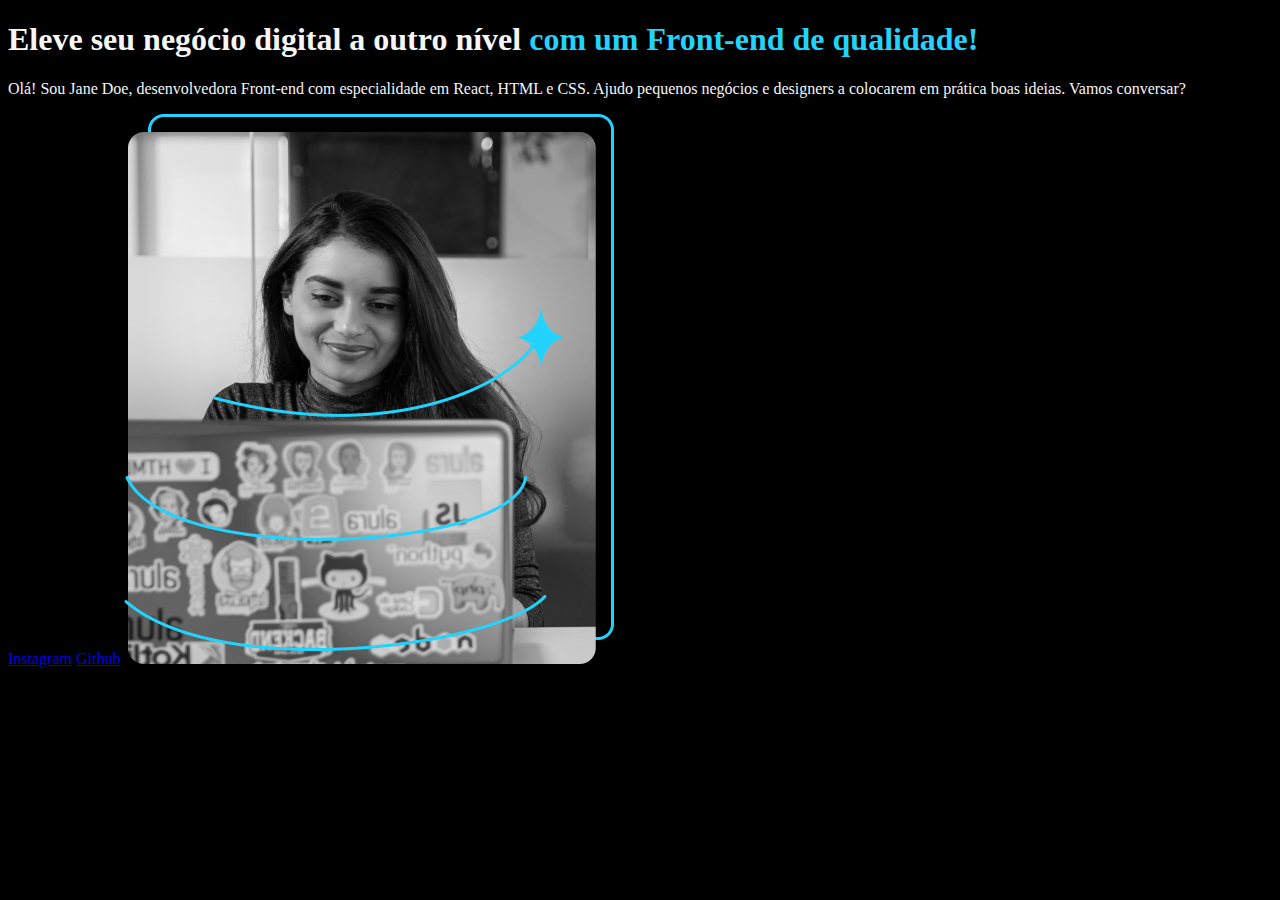
==== curso_1/1/index.html @ 1398556c "curso 1" ====
<!DOCTYPE html>
<html lang="pt-br">
<head>
    <meta charset="UTF-8">
    <meta name="viewport" content="width=device-width, initial-scale=1.0">
    <title>Portfolio</title>
    <link rel="stylesheet" href="style.css">
</head>
<body>
    <header></header>
    <main>
        <h1>Eleve seu negócio digital a outro nível <strong>com um Front-end de qualidade!</strong></h1>
        <p>Olá! Sou Jane Doe, desenvolvedora Front-end com especialidade em React, HTML e CSS. 
            Ajudo pequenos negócios e designers a colocarem em prática boas ideias. Vamos conversar?</p>
        <a href="https://instagram.com/alfredodiani">Instagram</a>
        <a href="https://github.com/alfredodiani">Github</a>
        <img src="Imagem.png" alt="Foto de uma desenvolvedora programando">
    </main>
    <footer></footer>
</body>
</html>
---- curso_1/1/style.css ----
body {
    background-color: black;
    color: #F6F6F6;
}

strong {
    color: #22D4FD;
}
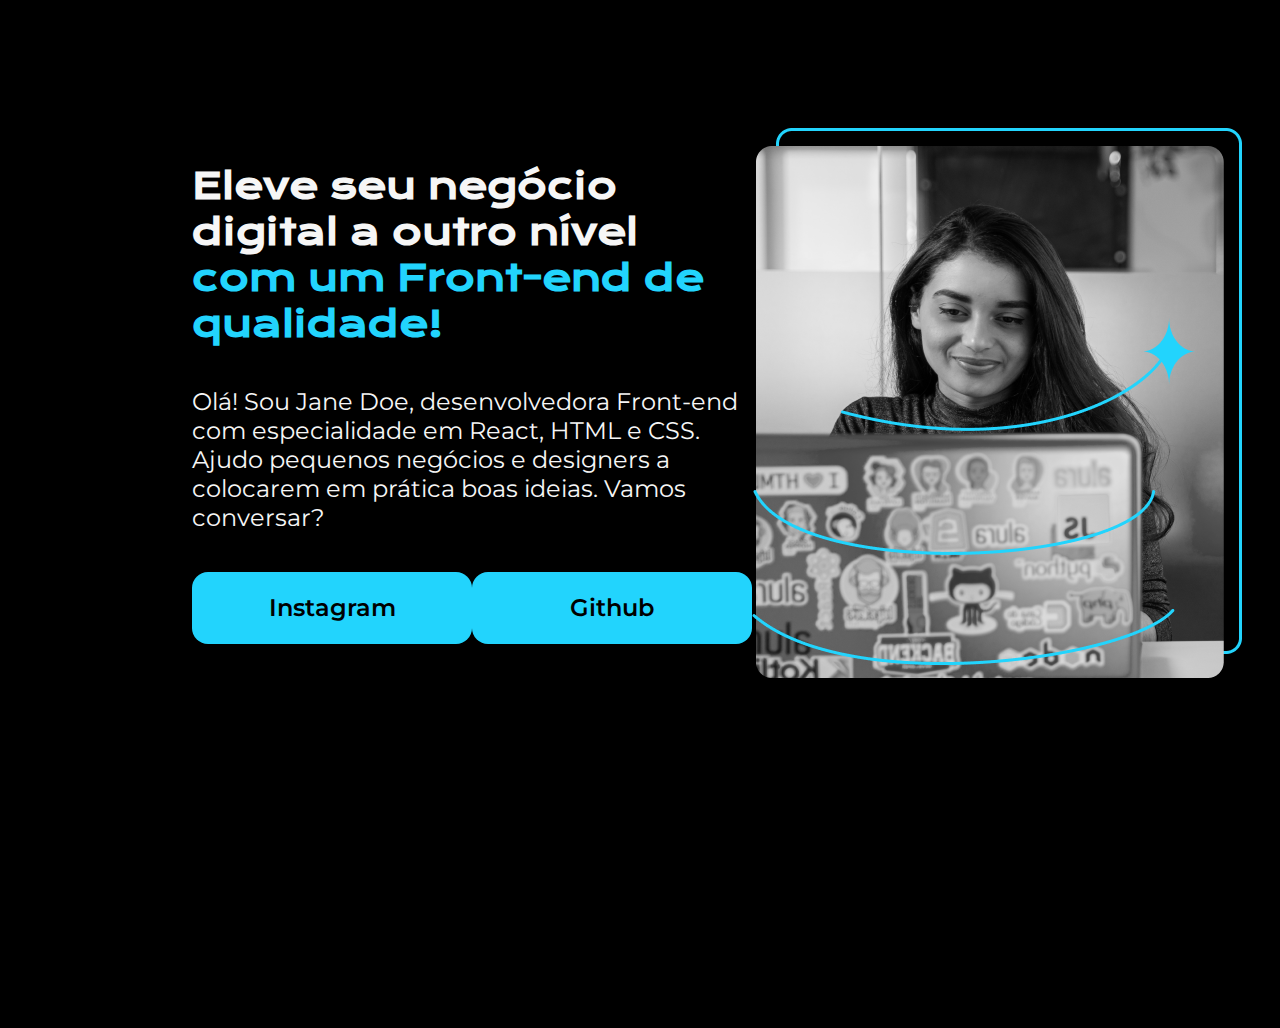
==== commit 0ab9980a: "curso 2" ====
--- a/curso_1/1/index.html
+++ b/curso_1/1/index.html
@@ -8,12 +8,17 @@
 </head>
 <body>
     <header></header>
-    <main>
-        <h1>Eleve seu negócio digital a outro nível <strong>com um Front-end de qualidade!</strong></h1>
-        <p>Olá! Sou Jane Doe, desenvolvedora Front-end com especialidade em React, HTML e CSS. 
-            Ajudo pequenos negócios e designers a colocarem em prática boas ideias. Vamos conversar?</p>
-        <a href="https://instagram.com/alfredodiani">Instagram</a>
-        <a href="https://github.com/alfredodiani">Github</a>
+    <main  class="apresentacao">
+        <section class="apresentacao__conteudo">
+            <h1 class="apresentacao__conteudo__titulo">Eleve seu negócio digital a outro nível <strong class="titulo-destaque">com um Front-end de qualidade!</strong></h1>
+            <p class="apresentacao__conteudo__texto">Olá! Sou Jane Doe, desenvolvedora Front-end com especialidade em React, HTML e CSS. 
+                Ajudo pequenos negócios e designers a colocarem em prática boas ideias. Vamos conversar?
+            </p>
+            <div class="apresentacao__links">
+                <a class="apresentacao__links_link" href="https://instagram.com/alfredodiani" target="_blank">Instagram</a>
+                <a class="apresentacao__links_link" href="https://github.com/alfredodiani" target="_blank">Github</a>
+            </div>
+        </section>
         <img src="Imagem.png" alt="Foto de uma desenvolvedora programando">
     </main>
     <footer></footer>
--- a/curso_1/1/style.css
+++ b/curso_1/1/style.css
@@ -1,8 +1,59 @@
+@import url('https://fonts.googleapis.com/css2?family=Krona+One&family=Montserrat:wght@400;600&display=swap');
+
+* {
+    margin: 0;
+    padding: 0;
+}
+
 body {
+    height: 100vh;
+    box-sizing: border-box;
     background-color: black;
     color: #F6F6F6;
 }
 
-strong {
+.titulo-destaque {
     color: #22D4FD;
+}
+
+.apresentacao {
+    margin: 10% 15%;
+    display: flex;
+    align-items: center;
+    justify-content: space-between;
+}
+
+.apresentacao__conteudo {
+    width: 615px;
+    display: flex;
+    flex-direction: column;
+    gap: 40px;
+}
+
+.apresentacao__conteudo__titulo {
+    font-size: 36px;
+    font-family: 'Krona One', sans-serif;
+}
+
+.apresentacao__conteudo__texto {
+    font-size: 24px;
+    font-family: 'Montserrat', sans-serif;
+}
+
+.apresentacao__links {
+    display: flex;
+    justify-content: space-between;
+}
+
+.apresentacao__links_link {
+    background-color: #22D4FD;
+    width: 280px;
+    text-align: center;
+    border-radius: 16px;
+    font-size: 24px;
+    font-family: 'Montserrat', sans-serif;
+    font-weight: 600;
+    padding: 21.5px 0px;
+    text-decoration: none;
+    color: #000000;
 }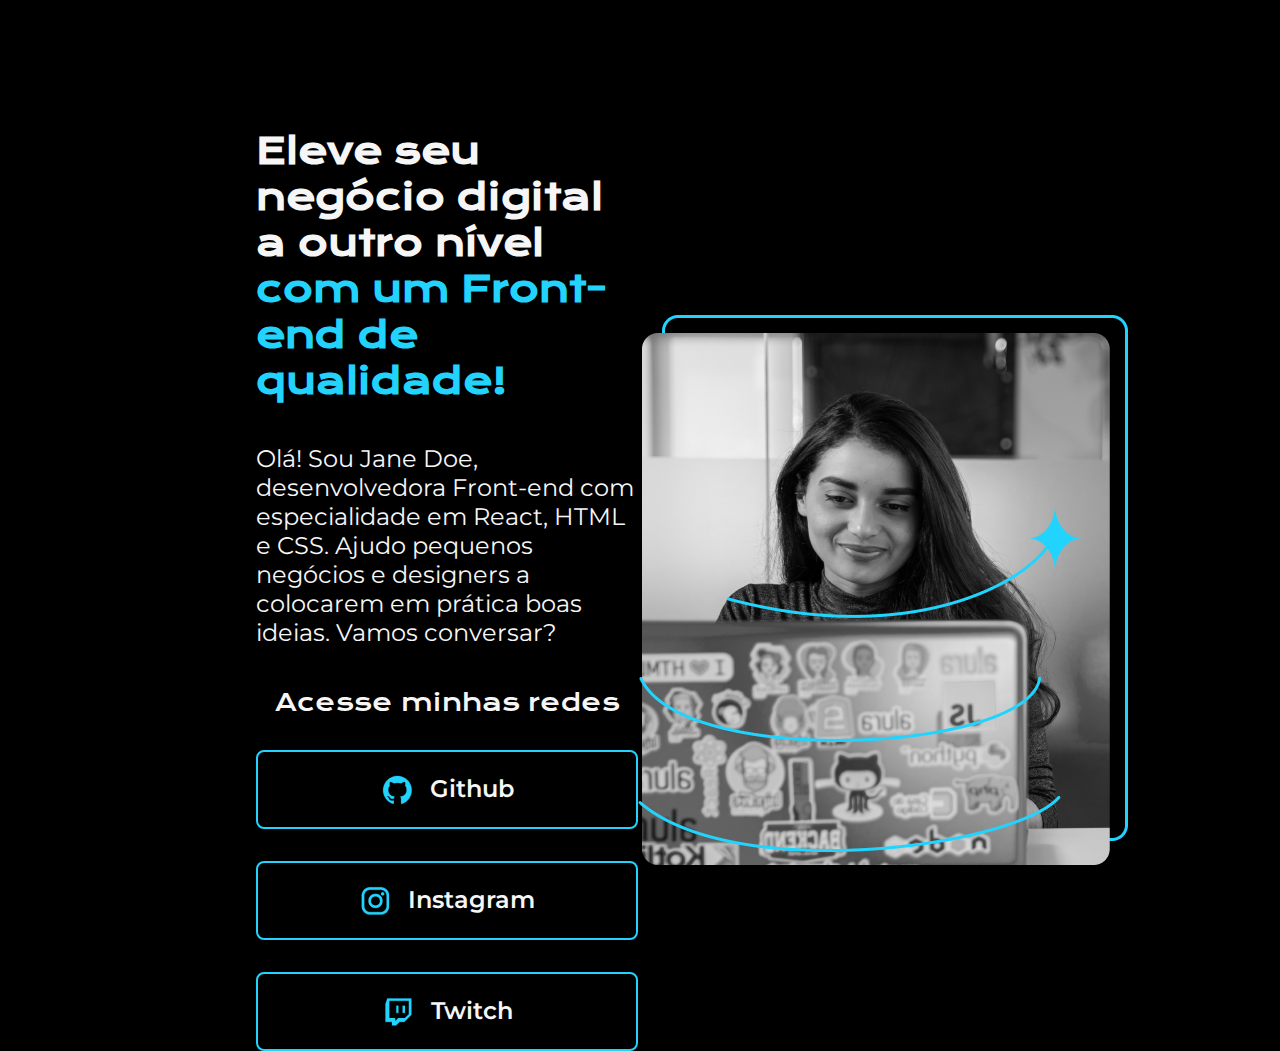
==== commit 148c9b75: "curso 3 - parte 1 e 2" ====
--- a/curso_1/1/index.html
+++ b/curso_1/1/index.html
@@ -15,11 +15,22 @@
                 Ajudo pequenos negócios e designers a colocarem em prática boas ideias. Vamos conversar?
             </p>
             <div class="apresentacao__links">
-                <a class="apresentacao__links_link" href="https://instagram.com/alfredodiani" target="_blank">Instagram</a>
-                <a class="apresentacao__links_link" href="https://github.com/alfredodiani" target="_blank">Github</a>
+                <h2 class="apresentacao__links__subtitulo">Acesse minhas redes</h2>
+                <a class="apresentacao__links__link" href="https://github.com/alfredodiani" target="_blank">
+                    <img src="./assets/github.png">
+                    Github
+                </a>
+                <a class="apresentacao__links__link" href="https://instagram.com/alfredodiani" target="_blank">
+                    <img src="./assets/instagram.png">
+                    Instagram
+                </a>
+                <a class="apresentacao__links__link" href="https://twitch.tv/shadowmantis_" target="_blank">
+                    <img src="./assets/twitch.png">
+                    Twitch
+                </a>
             </div>
         </section>
-        <img src="Imagem.png" alt="Foto de uma desenvolvedora programando">
+        <img src="./assets/Imagem.png" alt="Foto de uma desenvolvedora programando">
     </main>
     <footer></footer>
 </body>
--- a/curso_1/1/style.css
+++ b/curso_1/1/style.css
@@ -17,7 +17,7 @@
 }
 
 .apresentacao {
-    margin: 10% 15%;
+    margin: 10% 20%;
     display: flex;
     align-items: center;
     justify-content: space-between;
@@ -42,18 +42,36 @@
 
 .apresentacao__links {
     display: flex;
+    flex-direction: column;
     justify-content: space-between;
+    align-items: center;
+    gap: 32px;
 }
 
-.apresentacao__links_link {
-    background-color: #22D4FD;
-    width: 280px;
+.apresentacao__links__link {
+    /* background-color: #22D4FD; */
+    display: flex;
+    justify-content: center;
+    gap: 16px;
+    width: 378px;
     text-align: center;
-    border-radius: 16px;
+    border: 2px solid #22D4FD;
+    border-radius: 8px;
     font-size: 24px;
     font-family: 'Montserrat', sans-serif;
     font-weight: 600;
     padding: 21.5px 0px;
     text-decoration: none;
-    color: #000000;
+    color: #F6F6F6;
+}
+
+.apresentacao__links__link:hover {
+    background-color: #272727;
+}
+
+.apresentacao__links__subtitulo {
+    font-family: 'Krona One', sans-serif;
+    font-weight: 400;
+    font-size: 24px;
+
 }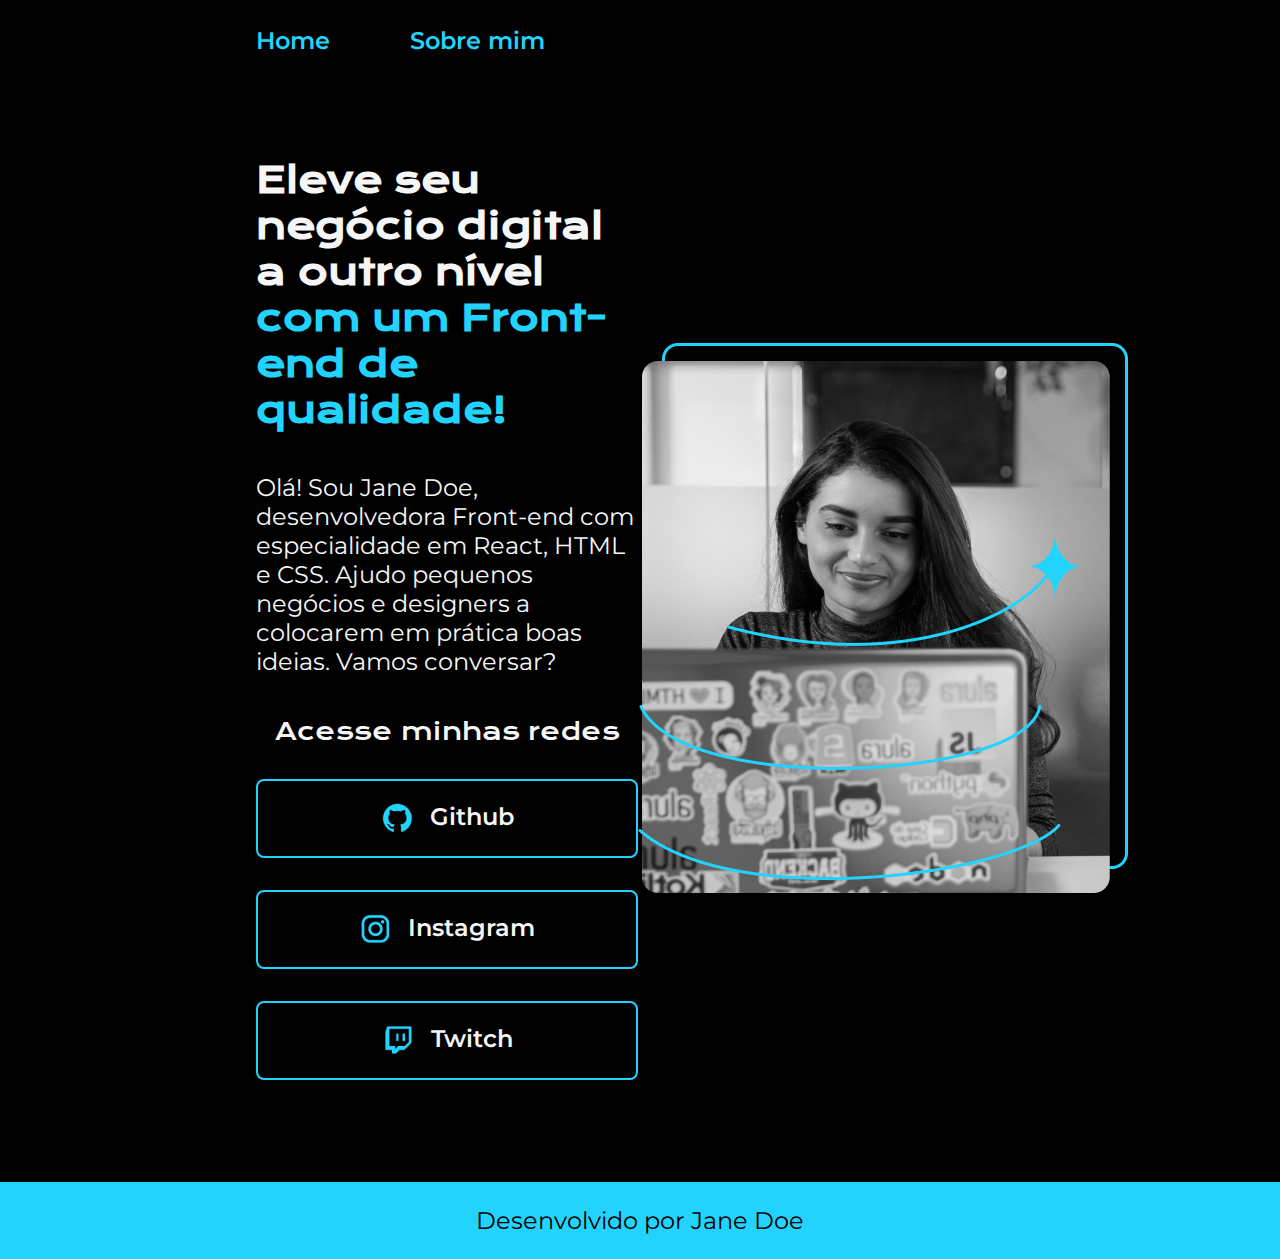
==== commit 3a54463f: "curso 3 - parte 3 e 4" ====
--- a/curso_1/1/index.html
+++ b/curso_1/1/index.html
@@ -4,10 +4,15 @@
     <meta charset="UTF-8">
     <meta name="viewport" content="width=device-width, initial-scale=1.0">
     <title>Portfolio</title>
-    <link rel="stylesheet" href="style.css">
+    <link rel="stylesheet" href="./styles/style.css">
 </head>
 <body>
-    <header></header>
+    <header class="cabecalho">
+        <nav class="cabecalho__menu">
+            <a class="cabecalho__menu__link" href="index.html">Home</a>
+            <a class="cabecalho__menu__link" href="about.html">Sobre mim</a>
+        </nav>
+    </header>
     <main  class="apresentacao">
         <section class="apresentacao__conteudo">
             <h1 class="apresentacao__conteudo__titulo">Eleve seu negócio digital a outro nível <strong class="titulo-destaque">com um Front-end de qualidade!</strong></h1>
@@ -32,6 +37,8 @@
         </section>
         <img src="./assets/Imagem.png" alt="Foto de uma desenvolvedora programando">
     </main>
-    <footer></footer>
+    <footer class="rodape">
+        <p>Desenvolvido por Jane Doe</p>
+    </footer>
 </body>
 </html>--- a/curso_1/1/styles/style.css
+++ b/curso_1/1/styles/style.css
@@ -0,0 +1,105 @@
+@import url('https://fonts.googleapis.com/css2?family=Krona+One&family=Montserrat:wght@400;600&display=swap');
+
+* {
+    margin: 0;
+    padding: 0;
+}
+
+body {
+    /* height: 100vh; */
+    box-sizing: border-box;
+    background-color: black;
+    color: #F6F6F6;
+}
+
+.cabecalho {
+    padding: 2% 0% 0% 20%;
+}
+
+.cabecalho__menu {
+    display: flex;
+    gap: 80px;
+}
+
+.cabecalho__menu__link {
+    font-family: 'Montserrat', sans-serif;
+    font-size: 24px;
+    font-weight: 600;
+    color: #22D4FD;
+    text-decoration: none;
+}
+
+.apresentacao {
+    margin: 8% 20%;
+    display: flex;
+    align-items: center;
+    justify-content: space-between;
+}
+
+.apresentacao__conteudo {
+    width: 615px;
+    display: flex;
+    flex-direction: column;
+    gap: 40px;
+}
+
+.apresentacao__conteudo__titulo {
+    font-size: 36px;
+    font-family: 'Krona One', sans-serif;
+}
+
+.titulo-destaque {
+    color: #22D4FD;
+}
+
+.apresentacao__conteudo__texto {
+    font-size: 24px;
+    font-family: 'Montserrat', sans-serif;
+}
+
+.apresentacao__links {
+    display: flex;
+    flex-direction: column;
+    justify-content: space-between;
+    align-items: center;
+    gap: 32px;
+}
+
+.apresentacao__links__link {
+    /* background-color: #22D4FD; */
+    display: flex;
+    justify-content: center;
+    gap: 16px;
+    width: 378px;
+    text-align: center;
+    border: 2px solid #22D4FD;
+    border-radius: 8px;
+    font-size: 24px;
+    font-family: 'Montserrat', sans-serif;
+    font-weight: 600;
+    padding: 21.5px 0px;
+    text-decoration: none;
+    color: #F6F6F6;
+}
+
+.apresentacao__links__link:hover {
+    background-color: #272727;
+}
+
+.apresentacao__links__subtitulo {
+    font-family: 'Krona One', sans-serif;
+    font-weight: 400;
+    font-size: 24px;
+
+}
+
+.rodape {
+    color: black;
+    background-color: #22D4FD;
+    padding: 24px;
+    text-align: center;
+    font-family: 'Montserrat', sans-serif;
+    font-size: 24px;
+    font-weight: 400;
+}
+
